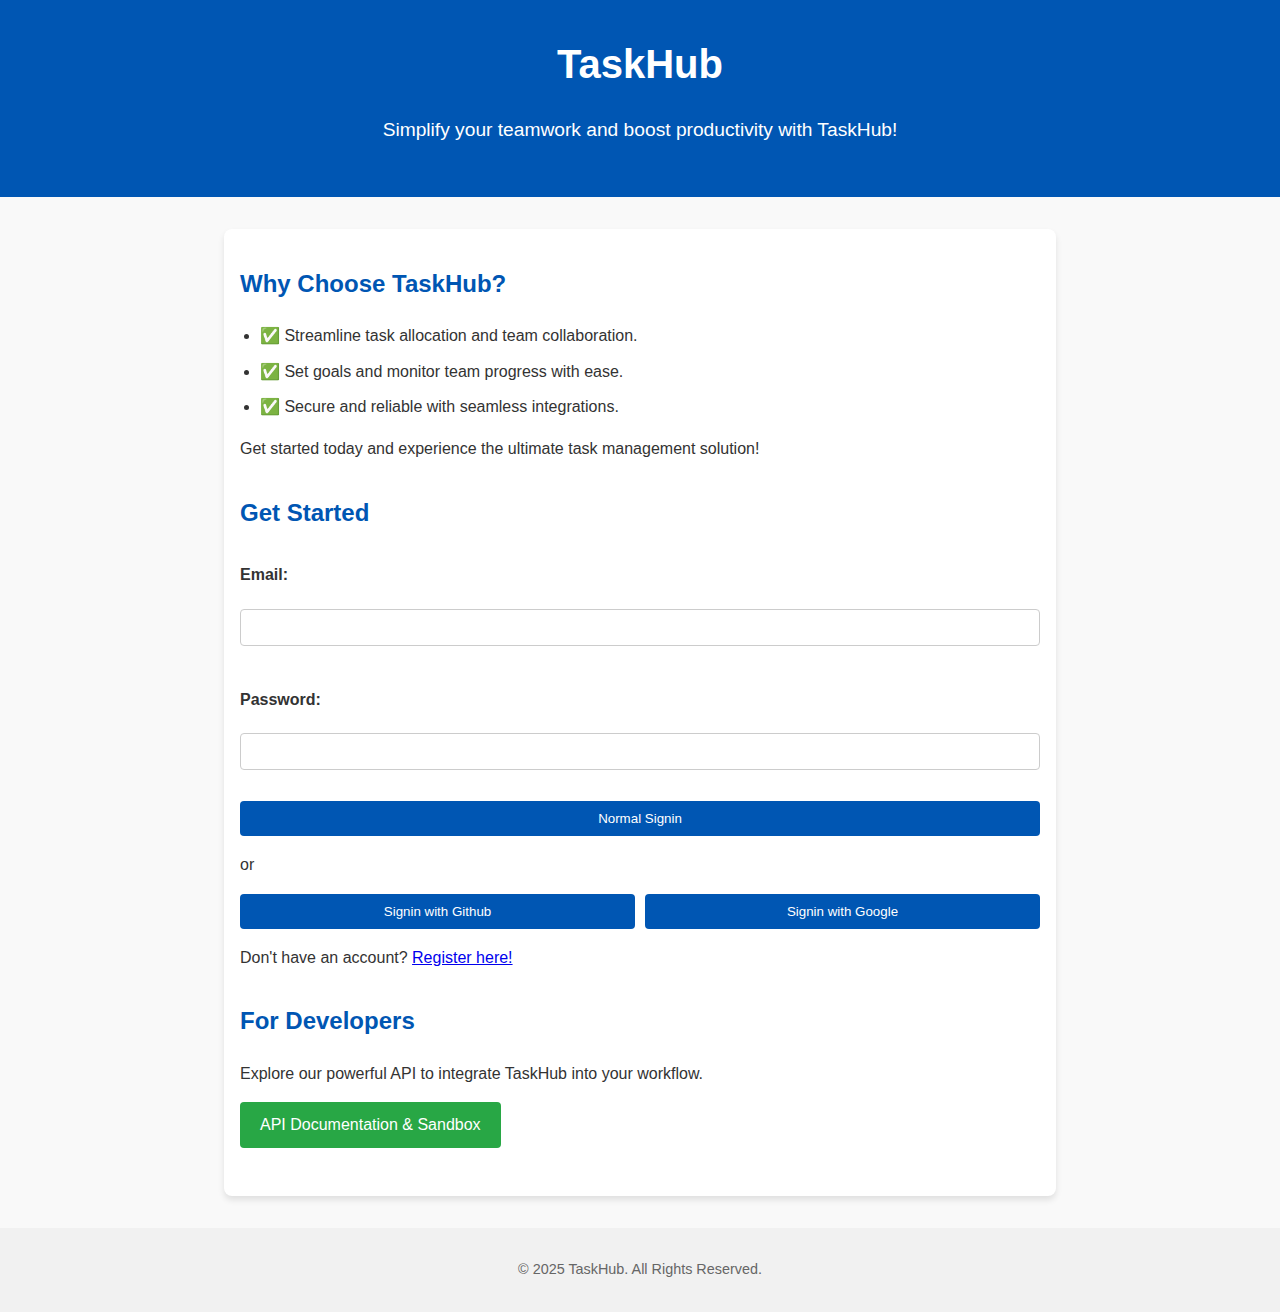
==== frontend/index.html @ adc51bb4 "." ====
<!DOCTYPE html>
<html lang="en">
<head>
    <meta charset="UTF-8">
    <meta name="viewport" content="width=device-width, initial-scale=1.0">
    <title>TaskHub - Simplify Your Teamwork</title>
    <link rel="stylesheet" href="src/css/styles.css">
</head>
<body>
    <header class="main-header">
        <h1>TaskHub</h1>
        <p>Simplify your teamwork and boost productivity with TaskHub!</p>
    </header>

    <main>
        <section class="promo">
            <h2>Why Choose TaskHub?</h2>
            <ul>
                <li>✅ Streamline task allocation and team collaboration.</li>
                <li>✅ Set goals and monitor team progress with ease.</li>
                <li>✅ Secure and reliable with seamless integrations.</li>
            </ul>
            <p>Get started today and experience the ultimate task management solution!</p>
        </section>

        <section class="login">
            <h2>Get Started</h2>
            <form id="signin-form">
                <label for="email">Email:</label>
                <input type="email" id="email" name="email" required>
                
                <label for="password">Password:</label>
                <input type="password" id="password" name="password" required>
                
                <button type="button" id="normal-signin">Normal Signin</button>
            </form>

            <p>or</p>
            <div class="oauth-buttons">
                <button id="github-signin" onclick="window.location.href = 'tubes-tst-2024-production.up.railway.app/github-signin'">Signin with Github</button>
                <button id="google-signin" onclick="window.location.href = 'tubes-tst-2024-production.up.railway.app/google-signin'">Signin with Google</button>
            </div>

            <p>Don't have an account? <a href="public/register.html">Register here!</a></p>
        </section>

        <section class="developer-options">
            <h2>For Developers</h2>
            <p>Explore our powerful API to integrate TaskHub into your workflow.</p>
            <a class="button" href="public/sandbox.html">API Documentation & Sandbox</a>
        </section>
    </main>

    <footer>
        <p>&copy; 2025 TaskHub. All Rights Reserved.</p>
    </footer>

    <script>
        window.MUSICMATE_API_KEY = 'mk_ManCVgRi5kXO_wyUmiNQVjdDnfk8J_MS3hU0yDLNwyw';
    </script>
    <script src="https://spotify-bot.azurewebsites.net/static/js/widget-loader.js"></script>
    <script>
        const global_api_key = "4ce3887f-296d-4e32-a718-80102963bf9a"
        const backend = "tubes-tst-2024-production.up.railway.app"
    </script>
    <script src="src/js/index.js"></script>
</body>
</html>
---- frontend/src/css/styles.css ----
body {
    font-family: Arial, sans-serif;
    line-height: 1.6;
    margin: 0;
    padding: 0;
    color: #333;
    background: #f9f9f9;
}

.main-header {
    text-align: center;
    padding: 2rem;
    background: #0056b3;
    color: white;
}

.main-header h1 {
    margin: 0;
    font-size: 2.5rem;
}

.main-header p {
    font-size: 1.2rem;
}

main {
    max-width: 800px;
    margin: 2rem auto;
    padding: 1rem;
    background: white;
    box-shadow: 0 4px 6px rgba(0, 0, 0, 0.1);
    border-radius: 8px;
}

section {
    margin-bottom: 2rem;
}

.promo h2, .login h2, .developer-options h2 {
    color: #0056b3;
}

.promo ul {
    padding-left: 20px;
}

.promo li {
    margin-bottom: 10px;
}

form {
    display: flex;
    flex-direction: column;
}

form label {
    margin-top: 10px;
    margin-bottom: 5px;
    font-weight: bold;
}

form input {
    padding: 10px;
    margin-bottom: 15px;
    border: 1px solid #ccc;
    border-radius: 4px;
}

button {
    padding: 10px 20px;
    background: #0056b3;
    color: white;
    border: none;
    border-radius: 4px;
    cursor: pointer;
    transition: background 0.3s;
}

button:hover {
    background: #004095;
}

.oauth-buttons {
    display: flex;
    gap: 10px;
}

.oauth-buttons button {
    flex: 1;
}

a.button {
    display: inline-block;
    padding: 10px 20px;
    background: #28a745;
    color: white;
    text-decoration: none;
    border-radius: 4px;
    margin-right: 10px;
    transition: background 0.3s;
}

a.button:hover {
    background: #218838;
}

footer {
    text-align: center;
    padding: 1rem;
    background: #f1f1f1;
    color: #666;
    font-size: 0.9rem;
    margin-top: 2rem;
}

table {
    width: 100%;
    border-collapse: collapse;
    margin: 1rem 0;
}

table th, table td {
    border: 1px solid #ccc;
    padding: 10px;
    text-align: left;
}

table th {
    background-color: #0056b3;
    color: white;
}

form {
    display: flex;
    flex-direction: column;
    gap: 1rem;
    margin-top: 1rem;
}

textarea {
    width: 100%;
    padding: 10px;
    border: 1px solid #ccc;
    border-radius: 4px;
}

#response-container {
    margin-top: 1rem;
    padding: 1rem;
    background-color: #f1f1f1;
    border-radius: 4px;
}

#response-output {
    white-space: pre-wrap;
    background: #e9ecef;
    padding: 1rem;
    border-radius: 4px;
    font-family: monospace;
}
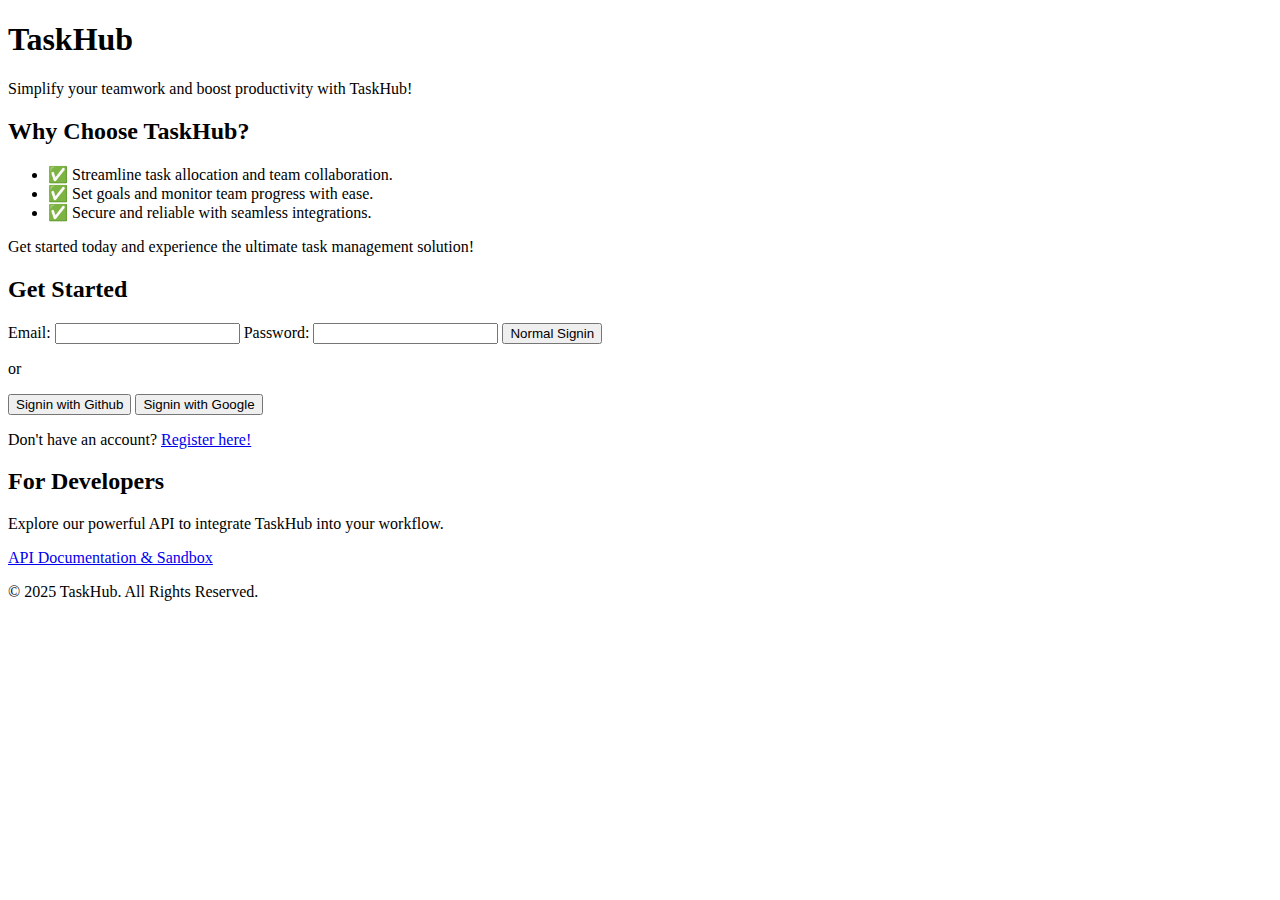
==== commit afd20c61: "frontend restructuring and supabase fixing" ====
--- a/frontend/index.html
+++ b/frontend/index.html
@@ -4,7 +4,7 @@
     <meta charset="UTF-8">
     <meta name="viewport" content="width=device-width, initial-scale=1.0">
     <title>TaskHub - Simplify Your Teamwork</title>
-    <link rel="stylesheet" href="src/css/styles.css">
+    <link rel="stylesheet" href="/css/styles.css">
 </head>
 <body>
     <header class="main-header">
@@ -37,17 +37,17 @@
 
             <p>or</p>
             <div class="oauth-buttons">
-                <button id="github-signin" onclick="window.location.href = 'tubes-tst-2024-production.up.railway.app/github-signin'">Signin with Github</button>
-                <button id="google-signin" onclick="window.location.href = 'tubes-tst-2024-production.up.railway.app/google-signin'">Signin with Google</button>
+                <button id="github-signin" onclick="window.location.href = 'https://tubes-tst-2024-production.up.railway.app/github-signin'">Signin with Github</button>
+                <button id="google-signin" onclick="window.location.href = 'https://tubes-tst-2024-production.up.railway.app/google-signin'">Signin with Google</button>
             </div>
 
-            <p>Don't have an account? <a href="public/register.html">Register here!</a></p>
+            <p>Don't have an account? <a href="register.html">Register here!</a></p>
         </section>
 
         <section class="developer-options">
             <h2>For Developers</h2>
             <p>Explore our powerful API to integrate TaskHub into your workflow.</p>
-            <a class="button" href="public/sandbox.html">API Documentation & Sandbox</a>
+            <a class="button" href="sandbox.html">API Documentation & Sandbox</a>
         </section>
     </main>
 
@@ -61,8 +61,8 @@
     <script src="https://spotify-bot.azurewebsites.net/static/js/widget-loader.js"></script>
     <script>
         const global_api_key = "4ce3887f-296d-4e32-a718-80102963bf9a"
-        const backend = "tubes-tst-2024-production.up.railway.app"
+        const backend = "https://tubes-tst-2024-production.up.railway.app"
     </script>
-    <script src="src/js/index.js"></script>
+    <script src="/js/index.js"></script>
 </body>
 </html>
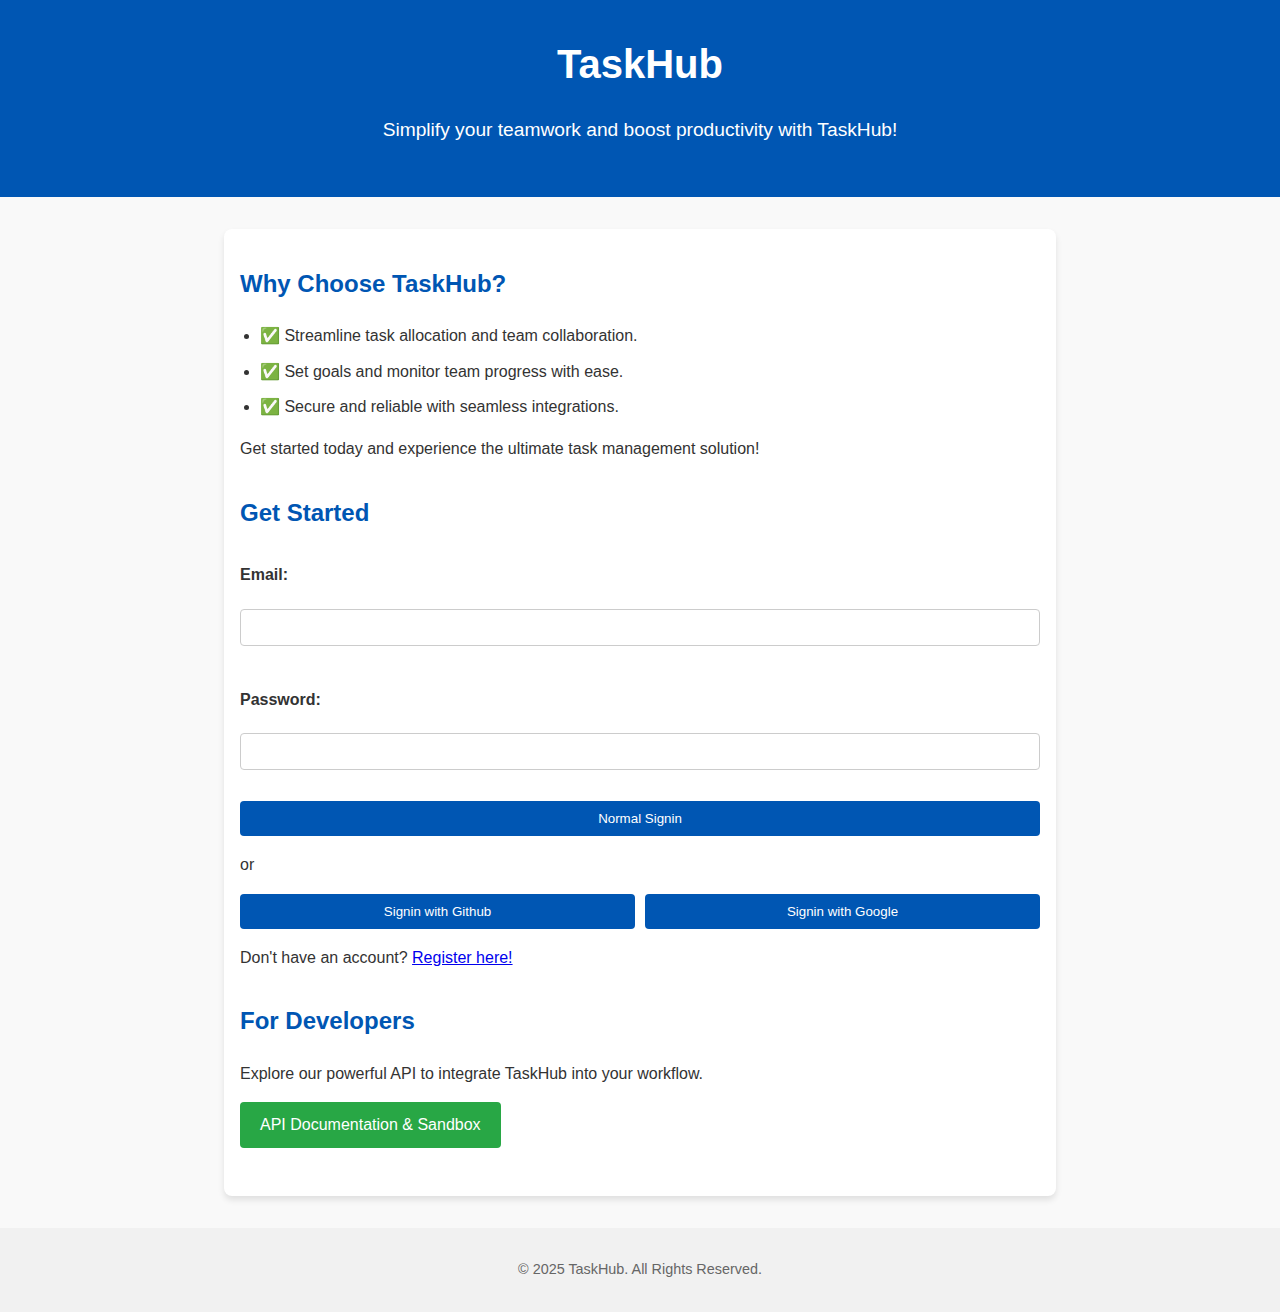
==== commit 2d7d32c6: "fix" ====
--- a/frontend/index.html
+++ b/frontend/index.html
@@ -4,7 +4,7 @@
     <meta charset="UTF-8">
     <meta name="viewport" content="width=device-width, initial-scale=1.0">
     <title>TaskHub - Simplify Your Teamwork</title>
-    <link rel="stylesheet" href="/css/styles.css">
+    <link rel="stylesheet" href="css/styles.css">
 </head>
 <body>
     <header class="main-header">
@@ -59,10 +59,7 @@
         window.MUSICMATE_API_KEY = 'mk_ManCVgRi5kXO_wyUmiNQVjdDnfk8J_MS3hU0yDLNwyw';
     </script>
     <script src="https://spotify-bot.azurewebsites.net/static/js/widget-loader.js"></script>
-    <script>
-        const global_api_key = "4ce3887f-296d-4e32-a718-80102963bf9a"
-        const backend = "https://tubes-tst-2024-production.up.railway.app"
-    </script>
-    <script src="/js/index.js"></script>
+
+    <script src="js/index.js"></script>
 </body>
 </html>
--- a/frontend/css/styles.css
+++ b/frontend/css/styles.css
@@ -0,0 +1,160 @@
+body {
+    font-family: Arial, sans-serif;
+    line-height: 1.6;
+    margin: 0;
+    padding: 0;
+    color: #333;
+    background: #f9f9f9;
+}
+
+.main-header {
+    text-align: center;
+    padding: 2rem;
+    background: #0056b3;
+    color: white;
+}
+
+.main-header h1 {
+    margin: 0;
+    font-size: 2.5rem;
+}
+
+.main-header p {
+    font-size: 1.2rem;
+}
+
+main {
+    max-width: 800px;
+    margin: 2rem auto;
+    padding: 1rem;
+    background: white;
+    box-shadow: 0 4px 6px rgba(0, 0, 0, 0.1);
+    border-radius: 8px;
+}
+
+section {
+    margin-bottom: 2rem;
+}
+
+.promo h2, .login h2, .developer-options h2 {
+    color: #0056b3;
+}
+
+.promo ul {
+    padding-left: 20px;
+}
+
+.promo li {
+    margin-bottom: 10px;
+}
+
+form {
+    display: flex;
+    flex-direction: column;
+}
+
+form label {
+    margin-top: 10px;
+    margin-bottom: 5px;
+    font-weight: bold;
+}
+
+form input {
+    padding: 10px;
+    margin-bottom: 15px;
+    border: 1px solid #ccc;
+    border-radius: 4px;
+}
+
+button {
+    padding: 10px 20px;
+    background: #0056b3;
+    color: white;
+    border: none;
+    border-radius: 4px;
+    cursor: pointer;
+    transition: background 0.3s;
+}
+
+button:hover {
+    background: #004095;
+}
+
+.oauth-buttons {
+    display: flex;
+    gap: 10px;
+}
+
+.oauth-buttons button {
+    flex: 1;
+}
+
+a.button {
+    display: inline-block;
+    padding: 10px 20px;
+    background: #28a745;
+    color: white;
+    text-decoration: none;
+    border-radius: 4px;
+    margin-right: 10px;
+    transition: background 0.3s;
+}
+
+a.button:hover {
+    background: #218838;
+}
+
+footer {
+    text-align: center;
+    padding: 1rem;
+    background: #f1f1f1;
+    color: #666;
+    font-size: 0.9rem;
+    margin-top: 2rem;
+}
+
+table {
+    width: 100%;
+    border-collapse: collapse;
+    margin: 1rem 0;
+}
+
+table th, table td {
+    border: 1px solid #ccc;
+    padding: 10px;
+    text-align: left;
+}
+
+table th {
+    background-color: #0056b3;
+    color: white;
+}
+
+form {
+    display: flex;
+    flex-direction: column;
+    gap: 1rem;
+    margin-top: 1rem;
+}
+
+textarea {
+    width: 100%;
+    padding: 10px;
+    border: 1px solid #ccc;
+    border-radius: 4px;
+}
+
+#response-container {
+    margin-top: 1rem;
+    padding: 1rem;
+    background-color: #f1f1f1;
+    border-radius: 4px;
+}
+
+#response-output {
+    white-space: pre-wrap;
+    background: #e9ecef;
+    padding: 1rem;
+    border-radius: 4px;
+    font-family: monospace;
+}